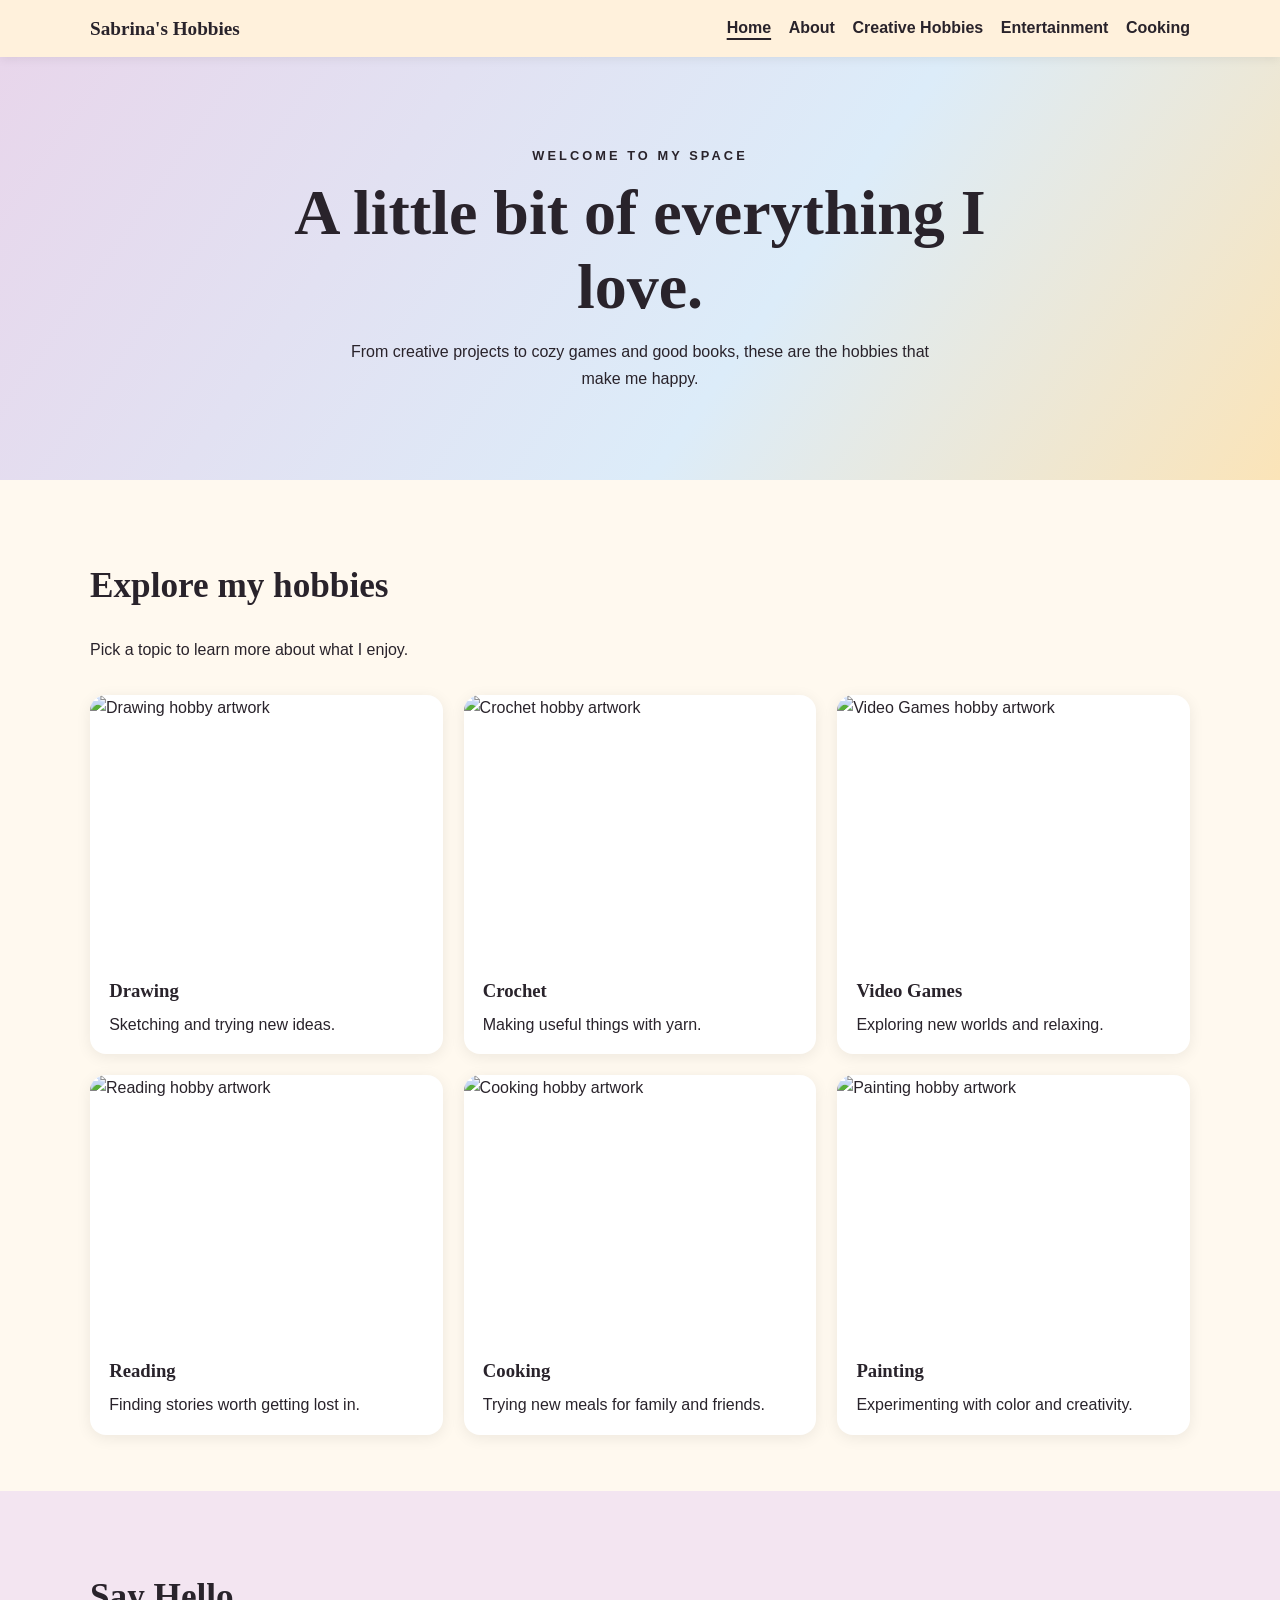
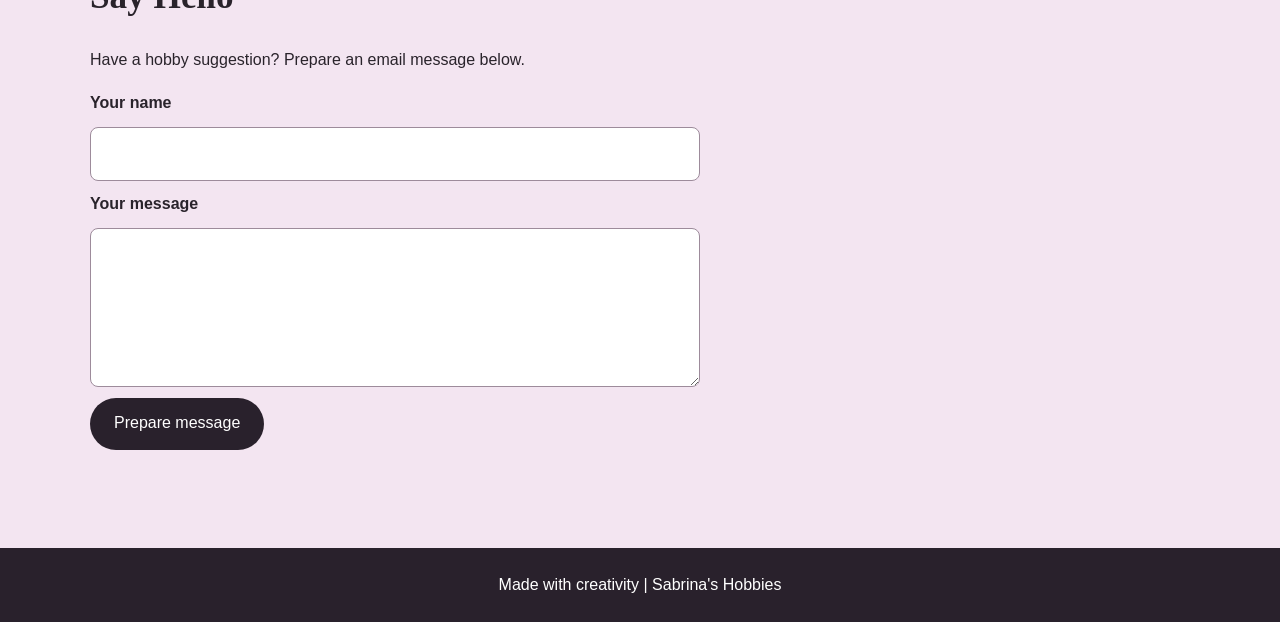
==== index.html @ 5927fdf1 "Add files via upload" ====
<!doctype html>
<html lang="en"><head><meta charset="utf-8"><meta name="viewport" content="width=device-width, initial-scale=1"><meta name="description" content="Explore reading, cooking, video games, drawing, painting and crochet on Sabrina’s personal hobby website."><meta name="author" content="Sabrina"><title>Home | Sabrina's Hobbies</title><link rel="stylesheet" href="style.css"></head>
<body><header class="site-header"><a class="brand" href="index.html" aria-label="Sabrina's Hobbies home"><img src="logo.jpg" alt="Sabrina's Hobbies handmade logo" onerror="this.hidden=true;this.nextElementSibling.hidden=false"><span hidden>Sabrina's Hobbies</span></a><nav aria-label="Main navigation"><a href="index.html" aria-current="page">Home</a><a href="about.html">About</a><a href="creative.html">Creative Hobbies</a><a href="entertainment.html">Entertainment</a><a href="cooking.html">Cooking</a></nav></header><main><section class="hero"><p class="eyebrow">WELCOME TO MY SPACE</p><h1>A little bit of everything I love.</h1><p>From creative projects to cozy games and good books, these are the hobbies that make me happy.</p></section><section class="section"><h2>Explore my hobbies</h2><p>Pick a topic to learn more about what I enjoy.</p><div class="cards"><a class="card" href="creative.html"><img src="images/drawing.jpeg" alt="Drawing hobby artwork" loading="lazy"><div class="card-body"><h3>Drawing</h3><p>Sketching and trying new ideas.</p></div></a><a class="card" href="creative.html"><img src="images/crochet.jpeg" alt="Crochet hobby artwork" loading="lazy"><div class="card-body"><h3>Crochet</h3><p>Making useful things with yarn.</p></div></a><a class="card" href="entertainment.html"><img src="images/video-games.jpeg" alt="Video Games hobby artwork" loading="lazy"><div class="card-body"><h3>Video Games</h3><p>Exploring new worlds and relaxing.</p></div></a><a class="card" href="entertainment.html"><img src="images/reading.jpeg" alt="Reading hobby artwork" loading="lazy"><div class="card-body"><h3>Reading</h3><p>Finding stories worth getting lost in.</p></div></a><a class="card" href="cooking.html"><img src="images/cooking.jpeg" alt="Cooking hobby artwork" loading="lazy"><div class="card-body"><h3>Cooking</h3><p>Trying new meals for family and friends.</p></div></a><a class="card" href="creative.html"><img src="images/painting.jpeg" alt="Painting hobby artwork" loading="lazy"><div class="card-body"><h3>Painting</h3><p>Experimenting with color and creativity.</p></div></a></div></section><section class="section contact"><h2>Say Hello</h2><p>Have a hobby suggestion? Prepare an email message below.</p><form id="contactForm"><label for="name">Your name</label><input id="name" name="name" required maxlength="80"><label for="message">Your message</label><textarea id="message" name="message" rows="5" required maxlength="1000"></textarea><button type="submit">Prepare message</button><p id="formStatus" role="status" aria-live="polite"></p></form></section></main><footer><p>Made with creativity | Sabrina's Hobbies</p></footer><script src="script.js" defer></script></body></html>
---- style.css ----
/* One external stylesheet shared by every page */
:root{font-family:Arial,Helvetica,sans-serif;color:#29232b;background:#fff9ef;line-height:1.65}*{box-sizing:border-box}body{margin:0}a{color:#593c72}a:hover,a:focus-visible{text-decoration:underline}.site-header{display:flex;align-items:center;justify-content:space-between;gap:1rem;padding:.8rem max(5%,calc((100% - 1100px)/2));background:#fff1dc;box-shadow:0 2px 10px #00000012;position:relative}.brand{display:flex;align-items:center;min-width:0;font-weight:700;text-decoration:none;color:#29232b}.brand img{display:block;width:150px;max-height:72px;object-fit:contain;object-position:left center}.brand img[hidden]{display:none}.brand span{font-family:Georgia,serif;font-size:1.2rem}.site-header nav{display:flex;flex-wrap:wrap;gap:.45rem 1.1rem}.site-header nav a{color:#29232b;text-decoration:none;font-weight:600}.site-header nav a[aria-current=page]{text-decoration:underline;text-decoration-thickness:2px;text-underline-offset:5px}.hero{padding:5.5rem 5%;text-align:center;background:linear-gradient(125deg,#e8d6eb,#dcecf9 60%,#fbe4b8)}.hero h1{font-family:Georgia,serif;font-size:clamp(2.1rem,5vw,4rem);line-height:1.15;max-width:800px;margin:.6rem auto 1rem}.hero p{max-width:620px;margin:0 auto}.eyebrow{font-size:.8rem;font-weight:700;letter-spacing:.24em}.section{padding:3.5rem max(5%,calc((100% - 1100px)/2))}.section h2{font-family:Georgia,serif;font-size:clamp(1.6rem,3vw,2.2rem);line-height:1.2}.cards{display:grid;grid-template-columns:repeat(3,minmax(0,1fr));gap:1.3rem;margin-top:2rem}.card{display:block;overflow:hidden;border-radius:16px;background:white;color:inherit;text-decoration:none;box-shadow:0 3px 15px #00000013;transition:transform .2s}.card:hover,.card:focus-visible{transform:translateY(-4px);text-decoration:none}.card img{display:block;width:100%;aspect-ratio:4/3;object-fit:cover}.card-body{padding:1rem 1.2rem}.card-body h3{font-family:Georgia,serif;margin:0}.card-body p{margin:.35rem 0 0}.contact{background:#f3e5f1}.contact form{max-width:610px;display:grid;gap:.65rem}.contact label{font-weight:700}.contact input,.contact textarea{width:100%;padding:.8rem;border:1px solid #9d8b9b;border-radius:8px;font:inherit}.contact button{justify-self:start;border:0;border-radius:30px;background:#29212c;color:white;font:inherit;padding:.8rem 1.5rem;cursor:pointer}.contact button:hover{background:#704b83}.about-layout{display:grid;grid-template-columns:200px 1fr;align-items:start;gap:2rem}.portrait{width:100%;border-radius:16px}.feature{display:grid;grid-template-columns:210px 1fr;gap:2rem;align-items:center;margin:0 0 3rem}.feature img{width:100%;aspect-ratio:1/1;object-fit:cover;border-radius:15px}.feature h2{margin-top:0}.table-wrap{overflow-x:auto}table{width:100%;border-collapse:collapse;background:white}caption{text-align:left;font-weight:700;padding:.5rem 0}th,td{padding:.85rem;text-align:left;border:1px solid #d6c6d0}th{background:#ead7ed}footer{text-align:center;background:#29212c;color:white;padding:1.5rem}footer p{margin:0}a:focus-visible,button:focus-visible,input:focus-visible,textarea:focus-visible{outline:3px solid #704b83;outline-offset:3px}@media(max-width:760px){.site-header{flex-direction:column;align-items:center}.site-header nav{justify-content:center}.cards{grid-template-columns:repeat(2,minmax(0,1fr))}.feature{grid-template-columns:150px 1fr;gap:1rem}}@media(max-width:480px){.cards{grid-template-columns:1fr}.feature,.about-layout{grid-template-columns:1fr}.feature img{max-width:260px}.portrait{max-width:180px}.hero{padding:4rem 5%}}
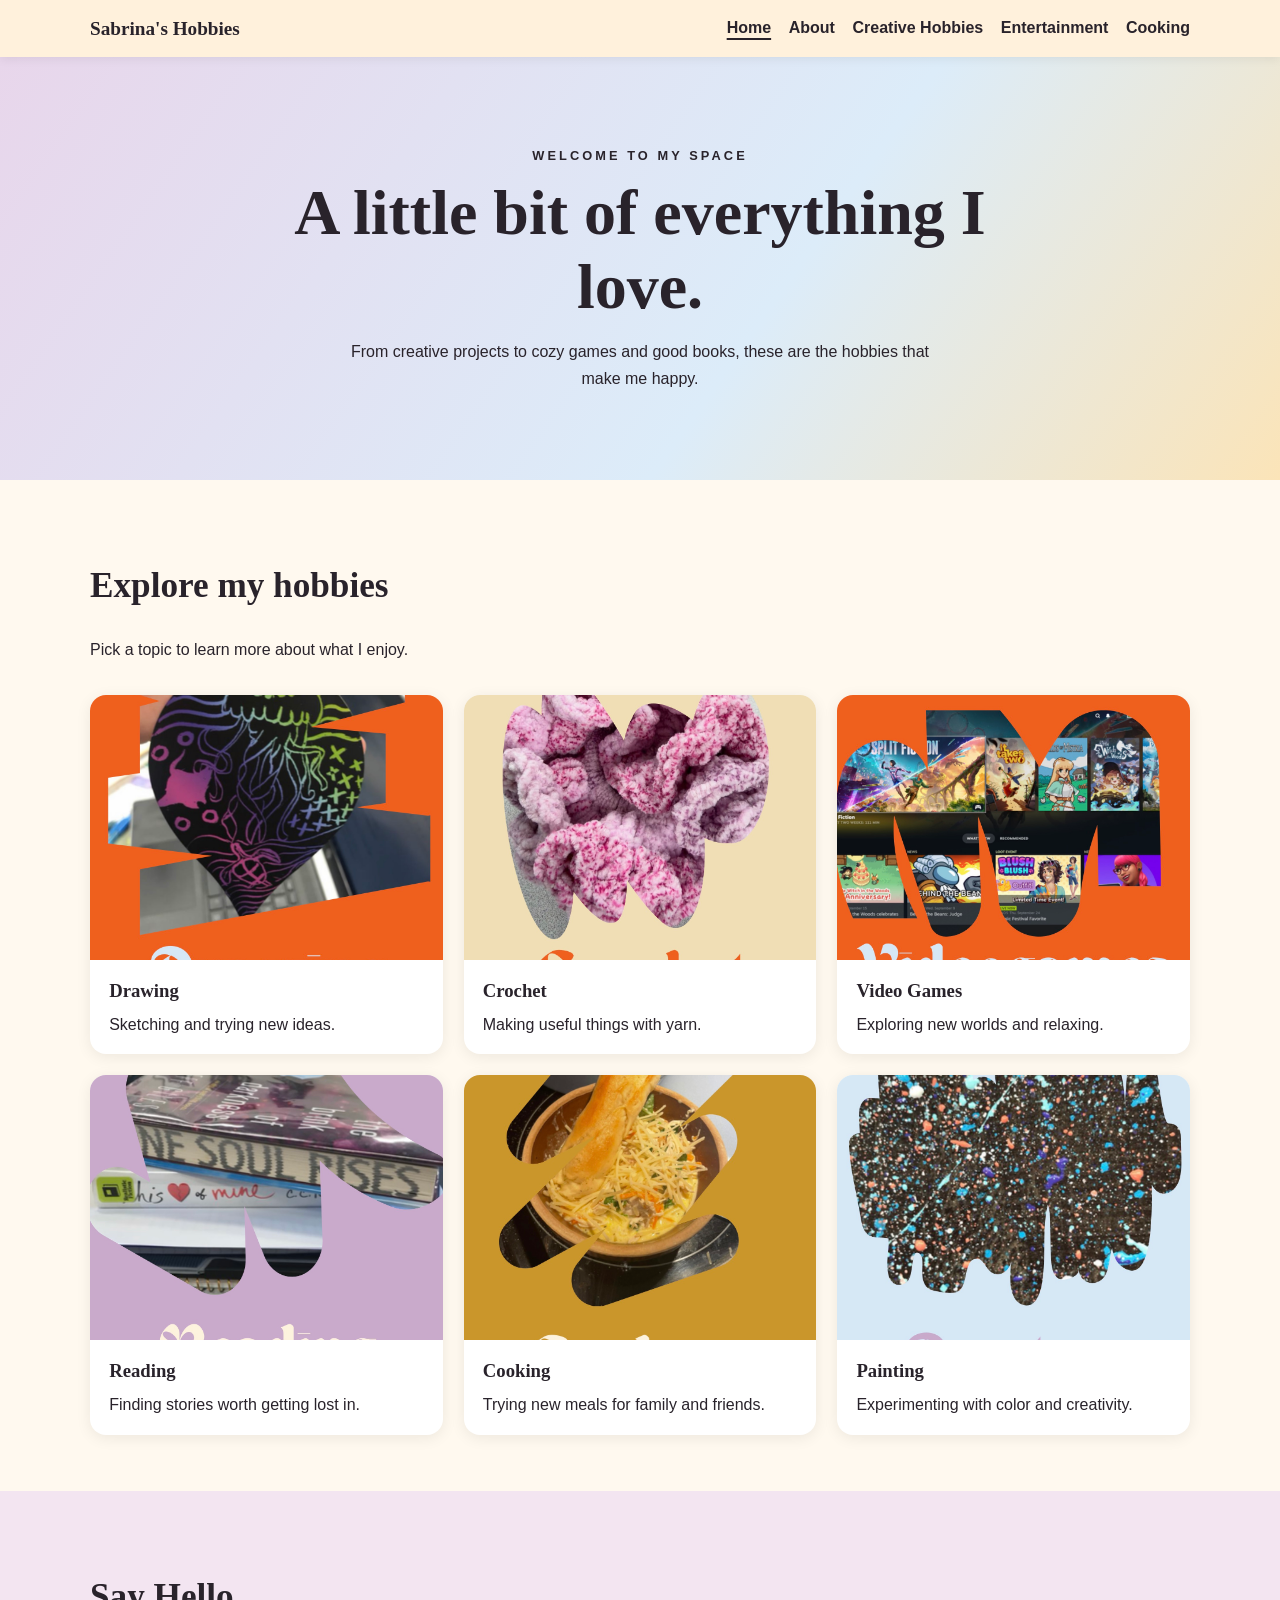
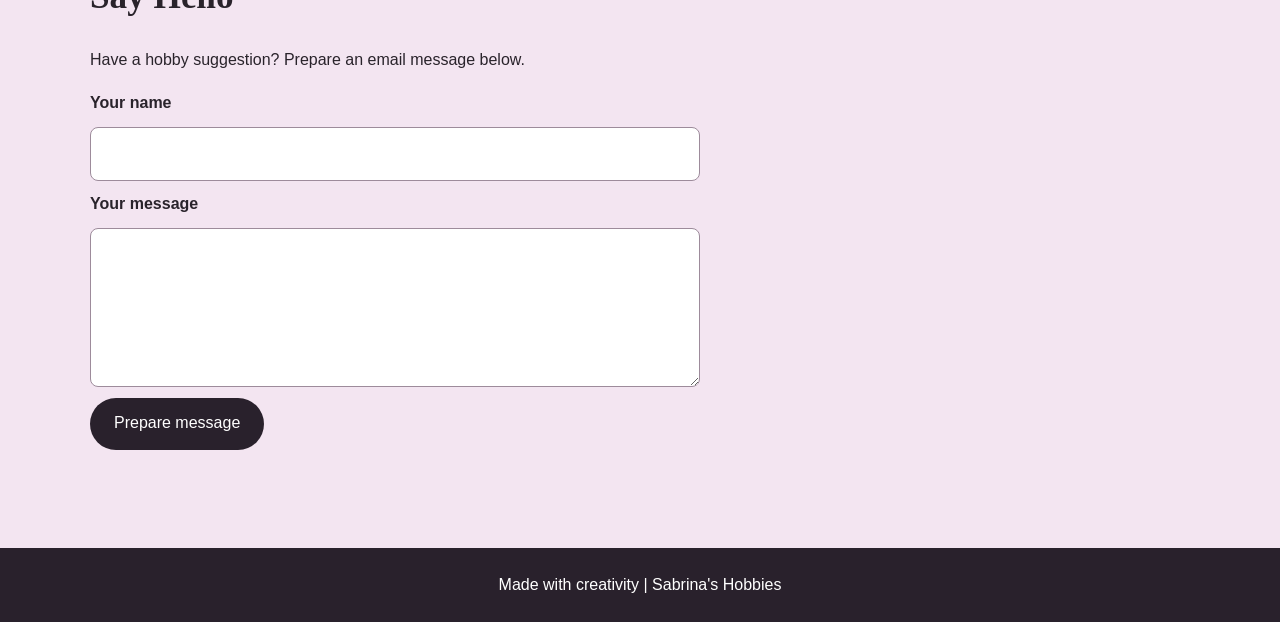
==== commit 069af1fe: "Fix image source paths in index.html Updated image sources in the HTML file to remove the 'images/' " ====
--- a/index.html
+++ b/index.html
@@ -1,3 +1,3 @@
 <!doctype html>
 <html lang="en"><head><meta charset="utf-8"><meta name="viewport" content="width=device-width, initial-scale=1"><meta name="description" content="Explore reading, cooking, video games, drawing, painting and crochet on Sabrina’s personal hobby website."><meta name="author" content="Sabrina"><title>Home | Sabrina's Hobbies</title><link rel="stylesheet" href="style.css"></head>
-<body><header class="site-header"><a class="brand" href="index.html" aria-label="Sabrina's Hobbies home"><img src="logo.jpg" alt="Sabrina's Hobbies handmade logo" onerror="this.hidden=true;this.nextElementSibling.hidden=false"><span hidden>Sabrina's Hobbies</span></a><nav aria-label="Main navigation"><a href="index.html" aria-current="page">Home</a><a href="about.html">About</a><a href="creative.html">Creative Hobbies</a><a href="entertainment.html">Entertainment</a><a href="cooking.html">Cooking</a></nav></header><main><section class="hero"><p class="eyebrow">WELCOME TO MY SPACE</p><h1>A little bit of everything I love.</h1><p>From creative projects to cozy games and good books, these are the hobbies that make me happy.</p></section><section class="section"><h2>Explore my hobbies</h2><p>Pick a topic to learn more about what I enjoy.</p><div class="cards"><a class="card" href="creative.html"><img src="images/drawing.jpeg" alt="Drawing hobby artwork" loading="lazy"><div class="card-body"><h3>Drawing</h3><p>Sketching and trying new ideas.</p></div></a><a class="card" href="creative.html"><img src="images/crochet.jpeg" alt="Crochet hobby artwork" loading="lazy"><div class="card-body"><h3>Crochet</h3><p>Making useful things with yarn.</p></div></a><a class="card" href="entertainment.html"><img src="images/video-games.jpeg" alt="Video Games hobby artwork" loading="lazy"><div class="card-body"><h3>Video Games</h3><p>Exploring new worlds and relaxing.</p></div></a><a class="card" href="entertainment.html"><img src="images/reading.jpeg" alt="Reading hobby artwork" loading="lazy"><div class="card-body"><h3>Reading</h3><p>Finding stories worth getting lost in.</p></div></a><a class="card" href="cooking.html"><img src="images/cooking.jpeg" alt="Cooking hobby artwork" loading="lazy"><div class="card-body"><h3>Cooking</h3><p>Trying new meals for family and friends.</p></div></a><a class="card" href="creative.html"><img src="images/painting.jpeg" alt="Painting hobby artwork" loading="lazy"><div class="card-body"><h3>Painting</h3><p>Experimenting with color and creativity.</p></div></a></div></section><section class="section contact"><h2>Say Hello</h2><p>Have a hobby suggestion? Prepare an email message below.</p><form id="contactForm"><label for="name">Your name</label><input id="name" name="name" required maxlength="80"><label for="message">Your message</label><textarea id="message" name="message" rows="5" required maxlength="1000"></textarea><button type="submit">Prepare message</button><p id="formStatus" role="status" aria-live="polite"></p></form></section></main><footer><p>Made with creativity | Sabrina's Hobbies</p></footer><script src="script.js" defer></script></body></html>+<body><header class="site-header"><a class="brand" href="index.html" aria-label="Sabrina's Hobbies home"><img src="logo.jpg" alt="Sabrina's Hobbies handmade logo" onerror="this.hidden=true;this.nextElementSibling.hidden=false"><span hidden>Sabrina's Hobbies</span></a><nav aria-label="Main navigation"><a href="index.html" aria-current="page">Home</a><a href="about.html">About</a><a href="creative.html">Creative Hobbies</a><a href="entertainment.html">Entertainment</a><a href="cooking.html">Cooking</a></nav></header><main><section class="hero"><p class="eyebrow">WELCOME TO MY SPACE</p><h1>A little bit of everything I love.</h1><p>From creative projects to cozy games and good books, these are the hobbies that make me happy.</p></section><section class="section"><h2>Explore my hobbies</h2><p>Pick a topic to learn more about what I enjoy.</p><div class="cards"><a class="card" href="creative.html"><img src="drawing.jpeg" alt="Drawing hobby artwork" loading="lazy"><div class="card-body"><h3>Drawing</h3><p>Sketching and trying new ideas.</p></div></a><a class="card" href="creative.html"><img src="crochet.jpeg" alt="Crochet hobby artwork" loading="lazy"><div class="card-body"><h3>Crochet</h3><p>Making useful things with yarn.</p></div></a><a class="card" href="entertainment.html"><img src="video-games.jpeg" alt="Video Games hobby artwork" loading="lazy"><div class="card-body"><h3>Video Games</h3><p>Exploring new worlds and relaxing.</p></div></a><a class="card" href="entertainment.html"><img src="reading.jpeg" alt="Reading hobby artwork" loading="lazy"><div class="card-body"><h3>Reading</h3><p>Finding stories worth getting lost in.</p></div></a><a class="card" href="cooking.html"><img src="cooking.jpeg" alt="Cooking hobby artwork" loading="lazy"><div class="card-body"><h3>Cooking</h3><p>Trying new meals for family and friends.</p></div></a><a class="card" href="creative.html"><img src="painting.jpeg" alt="Painting hobby artwork" loading="lazy"><div class="card-body"><h3>Painting</h3><p>Experimenting with color and creativity.</p></div></a></div></section><section class="section contact"><h2>Say Hello</h2><p>Have a hobby suggestion? Prepare an email message below.</p><form id="contactForm"><label for="name">Your name</label><input id="name" name="name" required maxlength="80"><label for="message">Your message</label><textarea id="message" name="message" rows="5" required maxlength="1000"></textarea><button type="submit">Prepare message</button><p id="formStatus" role="status" aria-live="polite"></p></form></section></main><footer><p>Made with creativity | Sabrina's Hobbies</p></footer><script src="script.js" defer></script></body></html>
